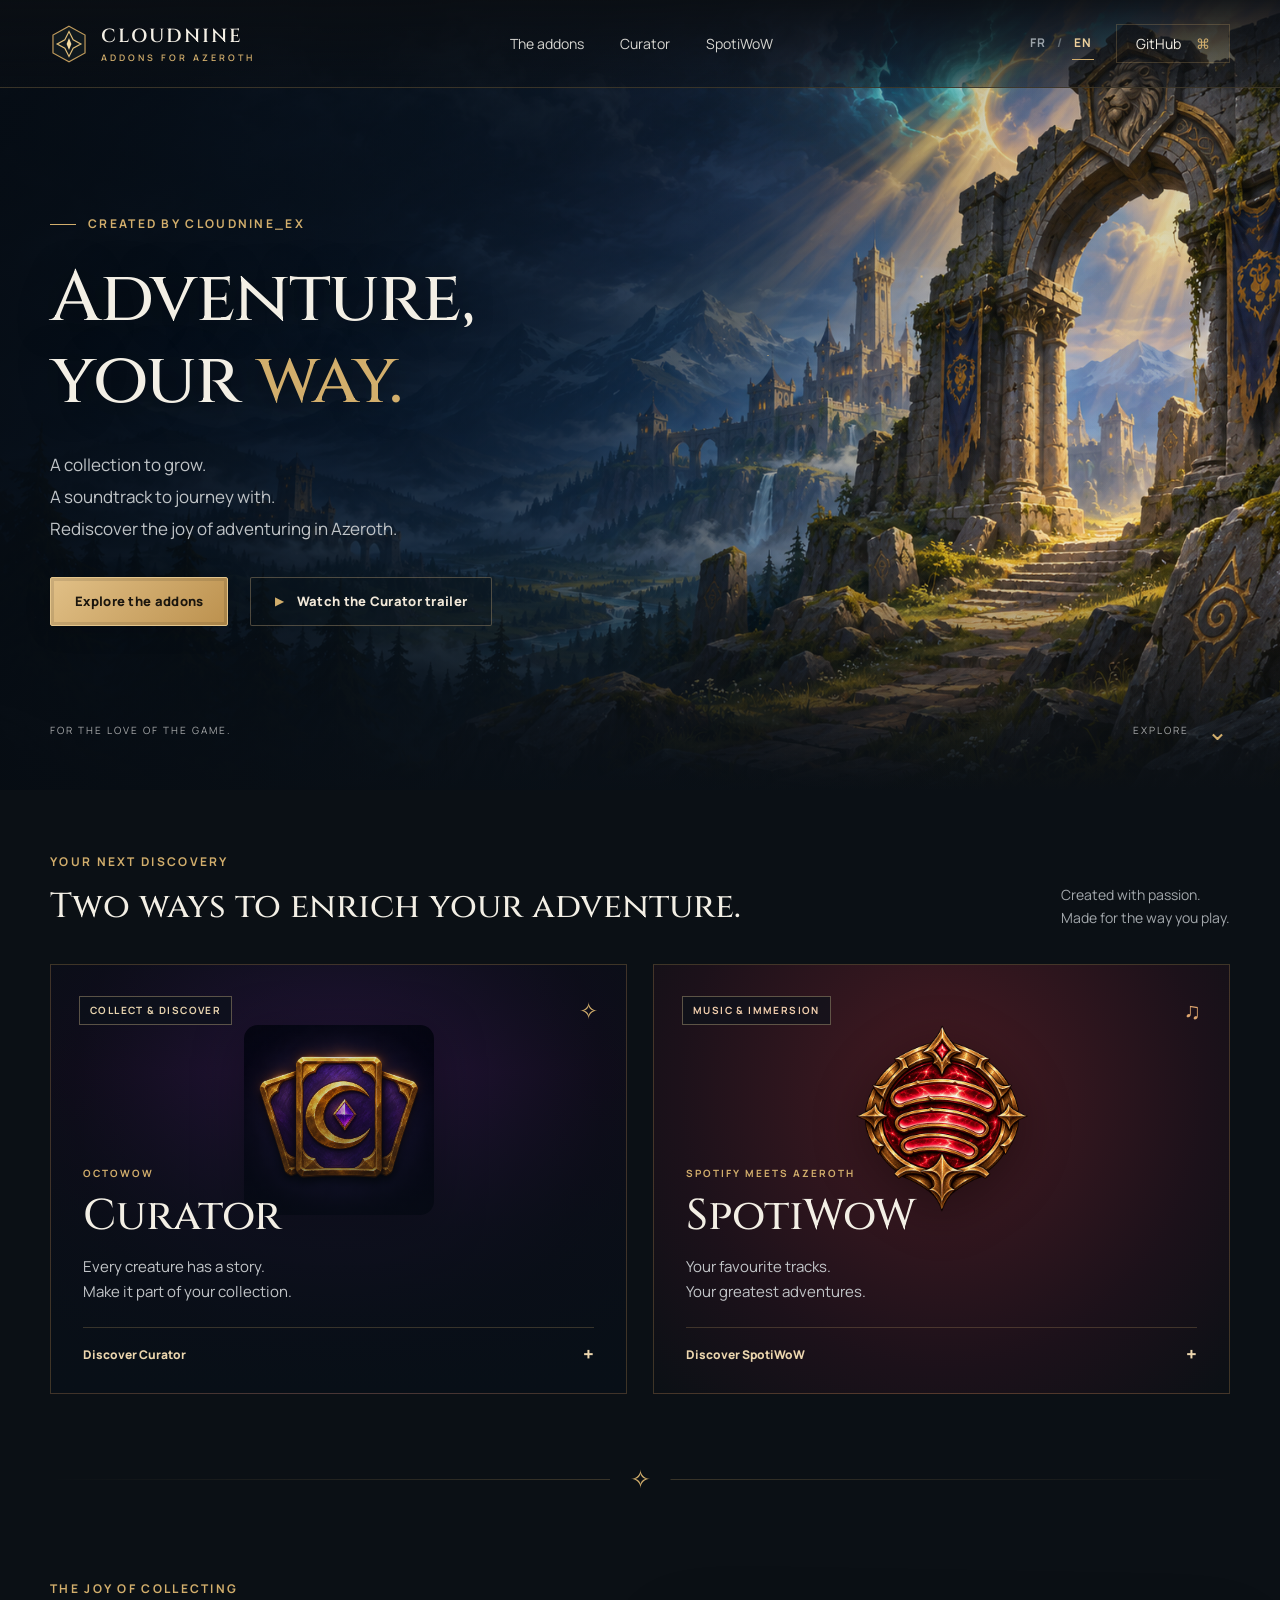
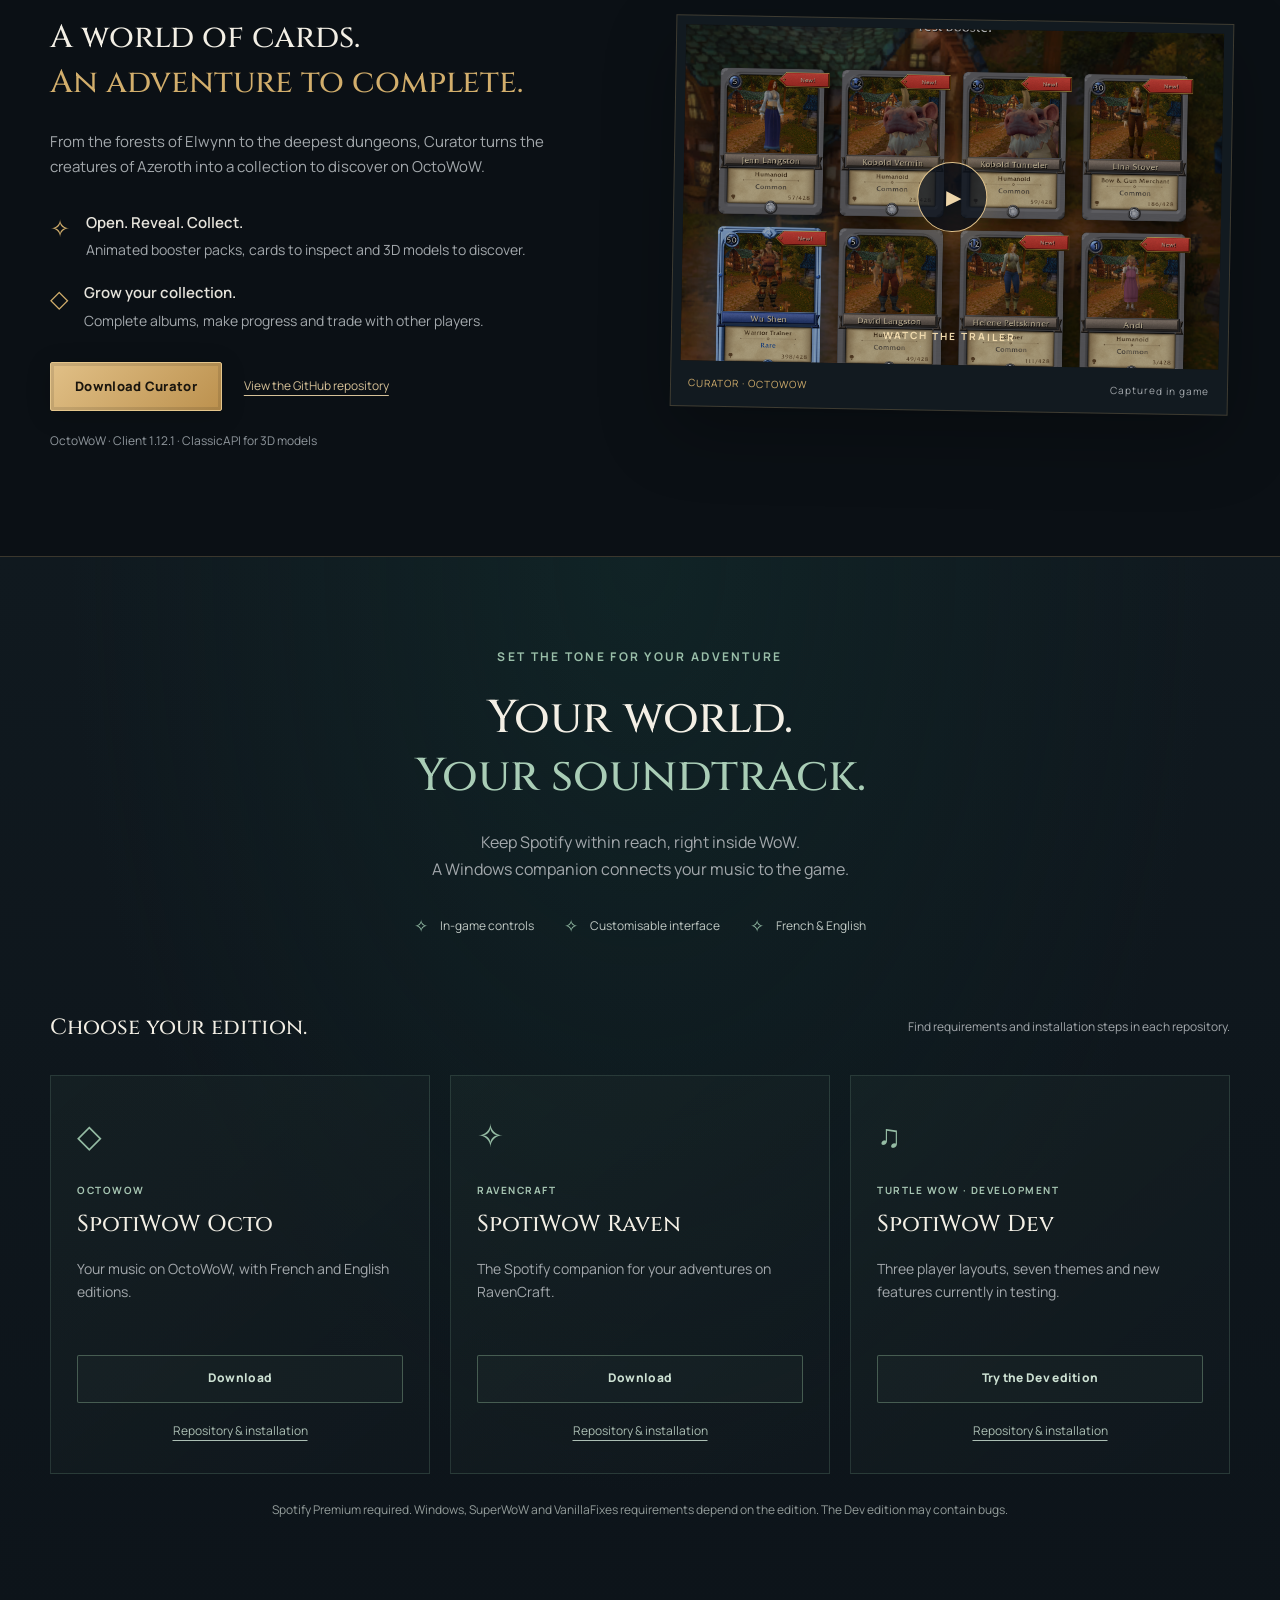
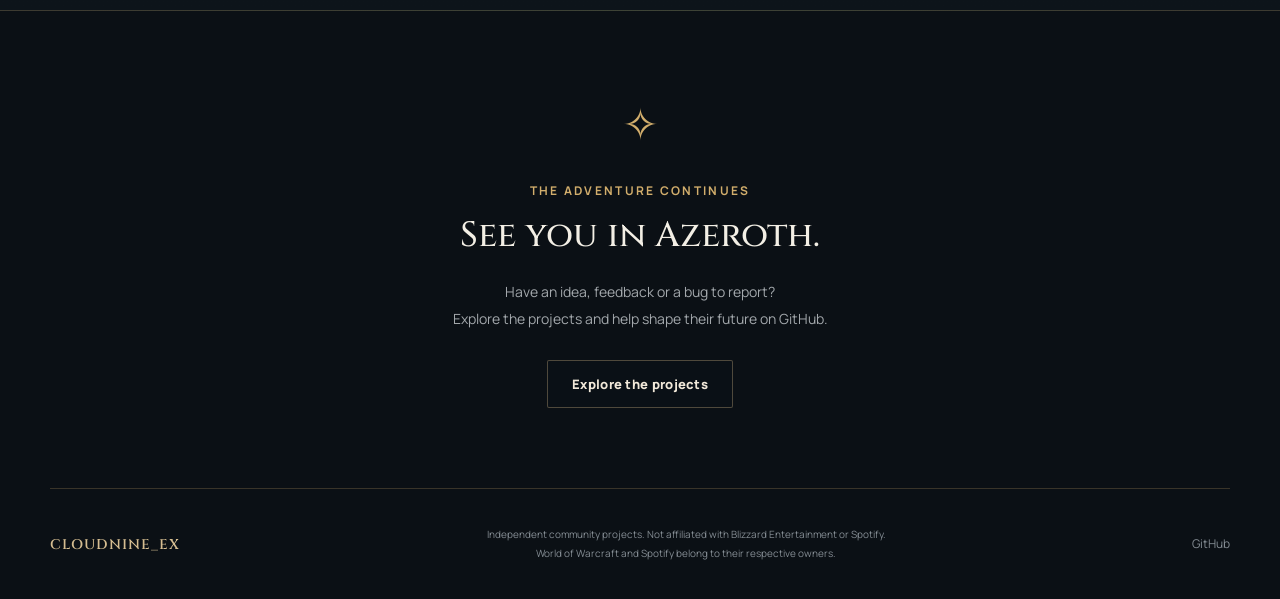
==== en.html @ e46bbb07 "Use addon logos and add complete English edition" ====
<!doctype html>
<html lang="en">
<head>
  <meta charset="utf-8"><meta name="viewport" content="width=device-width, initial-scale=1">
  <meta name="theme-color" content="#0b1015">
  <meta name="description" content="CloudNine_Ex addons for your adventures in Azeroth: Curator OctoWoW and SpotiWoW. Explore the projects, trailer and downloads.">
  <meta property="og:title" content="CloudNine_Ex — Adventure, your way."><meta property="og:description" content="Curator & SpotiWoW. Addons made to enrich your adventures in Azeroth."><meta property="og:type" content="website">
  <title>CloudNine_Ex · Curator & SpotiWoW</title>
  <link rel="icon" href="assets/sigil.svg" type="image/svg+xml">
  <link rel="alternate" hreflang="fr" href="https://toracles.github.io/azeroth-addons/"><link rel="alternate" hreflang="en" href="https://toracles.github.io/azeroth-addons/en.html"><link rel="alternate" hreflang="x-default" href="https://toracles.github.io/azeroth-addons/">
  <link rel="stylesheet" href="style.css?v=2"><script src="script.js?v=2" defer></script>
</head>
<body>
<a class="skip" href="#addons">Skip to addons</a>
<header class="header"><a class="brand" href="#" aria-label="CloudNine_Ex, home"><img src="assets/sigil.svg" width="38" height="38" alt=""><span>CLOUDNINE<span class="brand-sub">ADDONS FOR AZEROTH</span></span></a><nav aria-label="Main navigation"><a href="#addons">The addons</a><a href="#curator">Curator</a><a href="#spotiwow">SpotiWoW</a></nav><div class="header-tools"><div class="language-switch" role="group" aria-label="Site language"><a href="index.html" lang="fr" aria-label="Lire en français">FR</a><span aria-hidden="true">/</span><a href="en.html" lang="en" aria-current="page">EN</a></div><a class="nav-github" href="https://github.com/Toracles" target="_blank" rel="noopener noreferrer">GitHub <span aria-hidden="true">⌘</span></a></div></header>
<main>
<section class="hero" aria-labelledby="hero-title"><div class="hero-art"></div><div class="embers" aria-hidden="true"></div><div class="hero-content wrap"><p class="eyebrow"><span></span> CREATED BY CLOUDNINE_EX</p><h1 id="hero-title">Adventure,<br>your <em>way.</em></h1><p class="hero-description">A collection to grow.<br>A soundtrack to journey with.<br>Rediscover the joy of adventuring in Azeroth.</p><div class="actions"><a class="button gold" href="#addons">Explore the addons</a><button class="button ghost" data-trailer><span class="play-small" aria-hidden="true">▶</span> Watch the Curator trailer</button></div></div><div class="hero-bottom wrap"><span>FOR THE LOVE OF THE GAME.</span><a href="#addons">EXPLORE <span aria-hidden="true">⌄</span></a></div></section>
<section id="addons" class="addons wrap"><div class="section-heading"><div><p class="eyebrow">YOUR NEXT DISCOVERY</p><h2>Two ways to enrich your adventure.</h2></div><p>Created with passion.<br>Made for the way you play.</p></div><div class="tile-grid">
<a class="addon-tile curator-tile" href="#curator"><div class="tile-logo-stage"><img class="tile-logo" src="assets/curator-logo.png" alt="Curator logo" width="1254" height="1254"></div><div class="tile-shade"></div><div class="tile-top"><span class="tag">COLLECT & DISCOVER</span><span class="tile-symbol" aria-hidden="true">✧</span></div><div class="tile-content"><span class="tile-kicker">OCTOWOW</span><h3>Curator</h3><p>Every creature has a story.<br>Make it part of your collection.</p><span class="text-link">Discover Curator <span aria-hidden="true">+</span></span></div></a>
<a class="addon-tile spoti-tile" href="#spotiwow"><div class="tile-logo-stage"><img class="tile-logo" src="assets/spotiwow-logo.png" alt="SpotiWoW logo" width="256" height="256"></div><div class="tile-top"><span class="tag">MUSIC & IMMERSION</span><span class="tile-symbol" aria-hidden="true">♫</span></div><div class="tile-content"><span class="tile-kicker">SPOTIFY MEETS AZEROTH</span><h3>SpotiWoW</h3><p>Your favourite tracks.<br>Your greatest adventures.</p><span class="text-link">Discover SpotiWoW <span aria-hidden="true">+</span></span></div></a></div></section>
<div class="ornament wrap" aria-hidden="true"><span>✧</span></div>
<section id="curator" class="detail wrap"><div class="detail-copy"><p class="eyebrow">THE JOY OF COLLECTING</p><h2>A world of cards.<br><em>An adventure to complete.</em></h2><p>From the forests of Elwynn to the deepest dungeons, Curator turns the creatures of Azeroth into a collection to discover on OctoWoW.</p><div class="feature-list"><div><span aria-hidden="true">✧</span><p><strong>Open. Reveal. Collect.</strong>Animated booster packs, cards to inspect and 3D models to discover.</p></div><div><span aria-hidden="true">◇</span><p><strong>Grow your collection.</strong>Complete albums, make progress and trade with other players.</p></div></div><div class="actions"><a class="button gold" href="https://github.com/Toracles/Curator-OctoWoW/releases/latest" target="_blank" rel="noopener noreferrer">Download Curator</a><a class="repo-link" href="https://github.com/Toracles/Curator-OctoWoW" target="_blank" rel="noopener noreferrer">View the GitHub repository</a></div><p class="requirements">OctoWoW · Client 1.12.1 · ClassicAPI for 3D models</p></div><div class="trailer-card"><button class="trailer-preview" data-trailer aria-label="Watch the Curator trailer"><img src="assets/curator-booster.webp" alt="Preview of a Curator booster pack opening" loading="lazy" width="1300" height="700"><span class="play-ring" aria-hidden="true">▶</span><span class="preview-label">WATCH THE TRAILER</span></button><div class="media-caption"><span>CURATOR · OCTOWOW</span><span>Captured in game</span></div></div></section>
<section id="spotiwow" class="spoti-section"><div class="wrap"><div class="spoti-heading"><p class="eyebrow">SET THE TONE FOR YOUR ADVENTURE</p><h2>Your world.<br><em>Your soundtrack.</em></h2><p>Keep Spotify within reach, right inside WoW.<br>A Windows companion connects your music to the game.</p></div><div class="spoti-features"><span>In-game controls</span><span>Customisable interface</span><span>French & English</span></div><div class="edition-header"><h3>Choose your edition.</h3><p>Find requirements and installation steps in each repository.</p></div><div class="edition-grid"><article class="edition"><span class="edition-mark" aria-hidden="true">◇</span><p class="eyebrow">OCTOWOW</p><h3>SpotiWoW Octo</h3><p>Your music on OctoWoW, with French and English editions.</p><a class="button outline" href="https://github.com/Toracles/SpotiWoW-Octo/releases/latest" target="_blank" rel="noopener noreferrer">Download</a><a class="repo-link" href="https://github.com/Toracles/SpotiWoW-Octo" target="_blank" rel="noopener noreferrer">Repository & installation</a></article><article class="edition"><span class="edition-mark" aria-hidden="true">✧</span><p class="eyebrow">RAVENCRAFT</p><h3>SpotiWoW Raven</h3><p>The Spotify companion for your adventures on RavenCraft.</p><a class="button outline" href="https://github.com/Toracles/SpotiWoW-Raven/releases/latest" target="_blank" rel="noopener noreferrer">Download</a><a class="repo-link" href="https://github.com/Toracles/SpotiWoW-Raven" target="_blank" rel="noopener noreferrer">Repository & installation</a></article><article class="edition dev"><span class="edition-mark" aria-hidden="true">♫</span><p class="eyebrow">TURTLE WOW · DEVELOPMENT</p><h3>SpotiWoW Dev</h3><p>Three player layouts, seven themes and new features currently in testing.</p><a class="button outline" href="https://github.com/Toracles/SpotiWoW-Dev/releases/latest" target="_blank" rel="noopener noreferrer">Try the Dev edition</a><a class="repo-link" href="https://github.com/Toracles/SpotiWoW-Dev" target="_blank" rel="noopener noreferrer">Repository & installation</a></article></div><p class="spoti-note">Spotify Premium required. Windows, SuperWoW and VanillaFixes requirements depend on the edition. The Dev edition may contain bugs.</p></div></section>
<section class="closing wrap"><span class="closing-sigil" aria-hidden="true">✧</span><p class="eyebrow">THE ADVENTURE CONTINUES</p><h2>See you in Azeroth.</h2><p>Have an idea, feedback or a bug to report?<br>Explore the projects and help shape their future on GitHub.</p><a class="button ghost" href="https://github.com/Toracles" target="_blank" rel="noopener noreferrer">Explore the projects</a></section>
</main><footer class="footer wrap"><a class="footer-brand" href="#">CLOUDNINE_EX</a><p>Independent community projects. Not affiliated with Blizzard Entertainment or Spotify.<br>World of Warcraft and Spotify belong to their respective owners.</p><a href="https://github.com/Toracles" target="_blank" rel="noopener noreferrer">GitHub</a></footer>
<dialog id="trailer-dialog" aria-labelledby="trailer-title"><div class="dialog-heading"><h2 id="trailer-title">Curator · The trailer</h2><button class="close-dialog" aria-label="Close the trailer">✕</button></div><video controls playsinline preload="none" poster="assets/curator-booster.webp"><source src="assets/curator-trailer.mp4" type="video/mp4">Your browser cannot play this video. <a href="assets/curator-trailer.mp4">Download the trailer</a>.</video></dialog>
</body></html>
---- style.css ----
@import url('https://fonts.googleapis.com/css2?family=Cinzel:wght@400;500;600;700&family=Manrope:wght@400;500;600;700;800&display=swap');
:root{color-scheme:dark;--bg:#0b1015;--panel:#121a20;--gold:#d2ae6c;--text:#f3efe5;--muted:#a3a8ac;--line:rgba(210,174,108,.23)}
*{box-sizing:border-box}html{scroll-behavior:smooth;scroll-padding-top:100px}body{margin:0;background:var(--bg);color:var(--text);font:16px/1.7 Manrope,Arial,sans-serif}a{color:inherit;text-decoration:none}button{font:inherit;cursor:pointer}button,a{-webkit-tap-highlight-color:transparent}button:focus-visible,a:focus-visible{outline:2px solid #f5d18b;outline-offset:5px}button{color:inherit}img{max-width:100%;display:block}.wrap{width:min(1240px,calc(100% - 100px));margin-inline:auto}.skip{position:fixed;left:20px;top:-80px;padding:12px 20px;background:var(--gold);color:#111;z-index:100}.skip:focus{top:10px}.header{height:88px;display:flex;align-items:center;justify-content:space-between;padding:0 50px;position:absolute;z-index:10;inset:0 0 auto;border-bottom:1px solid var(--line);background:linear-gradient(#0a0e13ef,#0a0e1370)}.brand{display:flex;gap:13px;align-items:center;font:600 19px Cinzel,Georgia,serif;letter-spacing:2px}.brand-sub{display:block;font:600 9px Manrope,sans-serif;letter-spacing:3px;color:var(--gold);margin-top:2px}.header nav{display:flex;gap:36px;font-size:14px;color:#d7d6d1}.header nav a:hover,.repo-link:hover,.footer a:hover{color:var(--gold)}.nav-github{border:1px solid var(--line);padding:7px 19px;font-size:14px}.nav-github span{padding-left:12px;color:var(--gold)}.hero{height:790px;min-height:700px;position:relative;isolation:isolate;display:flex;align-items:center;overflow:hidden}.hero-art{position:absolute;inset:0;z-index:-3;background:#152632 url('assets/hero.png') center 40%/cover}.hero:before{content:'';position:absolute;inset:0;z-index:-2;background:linear-gradient(90deg,rgba(6,12,19,.89),rgba(7,15,24,.55) 43%,rgba(7,15,24,.03) 78%),linear-gradient(0deg,var(--bg) 0%,transparent 30%,#07101a30)}.hero-content{padding-top:50px}.eyebrow{font-size:12px;font-weight:700;letter-spacing:2.3px;line-height:1.6;color:var(--gold);margin:0 0 24px}.hero .eyebrow{display:flex;gap:12px;align-items:center}.eyebrow>span{height:1px;width:26px;background:var(--gold)}h1,h2,h3{font-family:Cinzel,Georgia,serif;font-weight:500;line-height:1.15;margin:0}h1{font-size:clamp(52px,5.6vw,82px);letter-spacing:-1.5px;text-shadow:0 3px 35px #0008}em{font-style:normal;color:var(--gold)}.hero-description{color:#c0c4c7;font-size:17px;line-height:1.9;margin:26px 0 32px}.actions{display:flex;align-items:center;gap:22px;flex-wrap:wrap}.button{display:inline-flex;justify-content:center;align-items:center;gap:13px;min-height:48px;padding:12px 24px;border:1px solid transparent;font-size:13px;font-weight:800;letter-spacing:.3px;border-radius:2px;transition:background .2s,border-color .2s,transform .2s}.button:hover{transform:translateY(-2px)}.gold{background:linear-gradient(135deg,#e1c087,#bc914e);color:#1b160e;border-color:#e4c58b;box-shadow:inset 0 0 0 3px #0c0c0c1c,0 4px 25px #0003}.gold:hover{background:#efcf98}.ghost{background:#0b141955;border-color:#a7926e70;color:#f1e8d9}.ghost:hover{background:#b5924e20;border-color:var(--gold)}.play-small{font-size:11px;color:var(--gold)}.hero-bottom{position:absolute;bottom:38px;left:0;right:0;display:flex;justify-content:space-between;align-items:center;color:#a7a9aa;font-size:10px;letter-spacing:2px}.hero-bottom a{display:flex;gap:18px;align-items:center}.hero-bottom a span{font-size:25px;color:var(--gold)}.embers{position:absolute;inset:0;z-index:-1;pointer-events:none;background-image:radial-gradient(2px 2px at 72% 35%,#dfbc7e,transparent),radial-gradient(2px 2px at 80% 62%,#dfbc7e,transparent),radial-gradient(1px 1px at 60% 45%,#dfbc7e,transparent),radial-gradient(2px 2px at 91% 17%,#dfbc7e,transparent);animation:drift 10s ease-in-out infinite alternate}@keyframes drift{to{transform:translate(12px,-24px);opacity:.4}}
.addons{padding-block:62px 75px}.section-heading{display:flex;justify-content:space-between;gap:30px;align-items:end;margin-bottom:34px}.section-heading .eyebrow{margin-bottom:14px}h2{font-size:clamp(27px,2.7vw,39px);line-height:1.3}.section-heading>p{font-size:14px;color:var(--muted);margin:0}.tile-grid{display:grid;grid-template-columns:1fr 1fr;gap:26px;perspective:1400px}.addon-tile{height:430px;position:relative;isolation:isolate;overflow:hidden;border:1px solid #80643e70;background:#0e1920;transform:rotateX(var(--rx,0deg)) rotateY(var(--ry,0deg));transition:transform .25s,border-color .25s,box-shadow .25s}.addon-tile:after{content:'';position:absolute;inset:0;pointer-events:none;background:radial-gradient(400px circle at var(--mx,50%) var(--my,50%),#ead3a318,transparent);opacity:0;transition:opacity .3s}.addon-tile:hover{border-color:#d5ac69;box-shadow:0 15px 50px #0006}.addon-tile:hover:after{opacity:1}.addon-tile>img{position:absolute;inset:0;width:100%;height:100%;object-fit:cover;object-position:45% 35%;z-index:-3;transition:transform .6s;filter:saturate(.8)}.addon-tile:hover>img{transform:scale(1.05)}.tile-shade{position:absolute;inset:0;background:linear-gradient(0deg,#080f17 0%,#080f17b0 39%,#080f1720 75%,#080f1770);z-index:-1}.tile-top{display:flex;justify-content:space-between;align-items:center;position:absolute;inset:26px 28px auto}.tag{border:1px solid #dac39060;color:#e8d4af;background:#0b111aac;padding:5px 10px;font-size:10px;font-weight:700;letter-spacing:1.4px}.tile-symbol{font-size:23px;color:var(--gold)}.tile-content{position:absolute;inset:auto 32px 28px}.tile-kicker{font-size:10px;font-weight:700;letter-spacing:2px;color:var(--gold)}.tile-content h3{font-size:43px;margin-top:7px}.tile-content p{font-size:15px;line-height:1.7;color:#c2c5c8;margin:12px 0 22px}.text-link{font-size:12px;font-weight:800;display:flex;justify-content:space-between;padding-top:17px;border-top:1px solid var(--line);color:#ecd6ae}.text-link>span{font-size:19px;line-height:1}.spoti-tile{background:radial-gradient(ellipse at 65% 25%,#12493c,#0c2026 50%,#0b121b)}.spoti-art{position:absolute;inset:0;z-index:-2;overflow:hidden}.spoti-art:after{content:'';position:absolute;inset:0;background:linear-gradient(0deg,#09121c 3%,transparent 80%)}.music-rune{position:absolute;top:13%;right:21%;font:130px Georgia,serif;color:#9ed5b5;text-shadow:0 0 60px #4bffb060;transform:rotate(-12deg)}.orbit{position:absolute;top:-75px;right:-20px;width:390px;height:390px;border:1px solid #95d4b335;border-radius:50%;box-shadow:0 0 0 25px #79ad9820,0 0 0 55px #79ad9809}.orbit-two{top:-45px;right:10px;width:330px;height:330px;border-style:dashed;animation:orbit 90s linear infinite}@keyframes orbit{to{transform:rotate(360deg)}}.waveform{display:flex;position:absolute;right:10%;top:49%;gap:5px;align-items:center;height:50px;transform:rotate(-10deg);opacity:.6}.waveform i{display:block;width:3px;height:20px;background:#8bc5a5;animation:bars 1.8s ease-in-out infinite alternate}.waveform i:nth-child(3n){height:44px;animation-delay:-.8s}.waveform i:nth-child(2n){height:32px;animation-delay:-.3s}.waveform i:nth-child(4n){height:12px;animation-delay:-1.2s}@keyframes bars{to{transform:scaleY(.35)}}.ornament{height:20px;display:flex;align-items:center;gap:20px;color:var(--gold)}.ornament:before,.ornament:after{content:'';height:1px;flex:1;background:linear-gradient(90deg,transparent,var(--line))}.ornament:after{transform:rotate(180deg)}.ornament span{font-size:25px}.detail{display:grid;grid-template-columns:1fr 1fr;gap:65px;align-items:center;padding-block:90px 105px}.detail .eyebrow{margin-bottom:18px}.detail h2{font-size:32px;line-height:1.4}.detail-copy>p:not(.eyebrow):not(.requirements){color:var(--muted);font-size:15px;margin:23px 0}.feature-list{margin:30px 0}.feature-list>div{display:flex;gap:16px;align-items:start;margin:18px 0}.feature-list>div>span{color:var(--gold);font-size:24px;line-height:1.5}.feature-list p{margin:0;color:var(--muted);font-size:14px}.feature-list strong{display:block;color:#e7e4dc;font-size:15px;font-weight:600;margin-bottom:3px}.repo-link{font-size:12px;color:#d6c198;text-decoration:underline;text-underline-offset:5px}.requirements{font-size:12px;color:#91989e;margin:20px 0 0}.trailer-card{border:1px solid var(--line);padding:9px;background:#121a20;box-shadow:0 24px 70px #0004;transform:rotate(1deg)}.trailer-preview{position:relative;display:block;border:0;padding:0;width:100%;background:#111;overflow:hidden;aspect-ratio:16/10}.trailer-preview img{height:100%;width:100%;object-fit:cover;filter:brightness(.7);transition:transform .5s,filter .5s}.trailer-preview:hover img{transform:scale(1.04);filter:brightness(.9)}.play-ring{position:absolute;top:50%;left:50%;transform:translate(-50%,-50%);display:grid;place-items:center;width:70px;height:70px;border-radius:50%;border:1px solid #dec08a;background:#0a111bc0;color:#edd5a9;font-size:20px;padding-left:3px;box-shadow:0 0 40px #cfa75c40}.preview-label{position:absolute;bottom:20px;left:0;right:0;font-size:10px;font-weight:700;letter-spacing:2px;color:#f1dbae}.media-caption{display:flex;justify-content:space-between;font-size:10px;letter-spacing:1px;padding:14px 8px 5px;color:var(--muted)}.media-caption span:first-child{color:var(--gold)}
.spoti-section{position:relative;padding-block:90px;background:radial-gradient(ellipse at 50% 0%,#11333066,transparent 63%),linear-gradient(#10191f,#0d141a);border-block:1px solid var(--line)}.spoti-heading{text-align:center}.spoti-heading .eyebrow{color:#9abfa9}.spoti-heading h2{font-size:46px;line-height:1.25}.spoti-heading em{color:#a9cdb6}.spoti-heading>p:last-child{color:var(--muted);margin:24px 0}.spoti-features{display:flex;gap:30px;justify-content:center;margin:28px 0 65px;color:#c0c9c4;font-size:12px}.spoti-features span{display:flex;align-items:center;gap:12px}.spoti-features span:before{content:'✧';color:#95bea7;font-size:17px}.edition-header{display:flex;justify-content:space-between;align-items:center;margin-bottom:25px;gap:20px}.edition-header h3{font-size:22px}.edition-header p{color:var(--muted);font-size:12px}.edition-grid{display:grid;grid-template-columns:repeat(3,1fr);gap:20px}.edition{position:relative;padding:32px 26px;background:linear-gradient(140deg,#20312f55,#121a2070);border:1px solid #84ad9633;transition:transform .25s,border-color .25s}.edition:hover{transform:translateY(-5px);border-color:#9cc6ac88}.edition .eyebrow{font-size:10px;letter-spacing:1.5px;color:#a7c6b3;margin-bottom:14px}.edition-mark{display:block;font-size:32px;color:#95bca4;margin-bottom:20px}.edition h3{font-size:23px}.edition>p:not(.eyebrow){color:var(--muted);font-size:14px;min-height:72px;margin-block:18px 26px}.outline{width:100%;border-color:#79998080;background:#8bb89c0a;color:#cce0d2;font-size:12px}.outline:hover{background:#8bb89c20;border-color:#8bb89c}.edition .repo-link{display:block;text-align:center;margin-top:18px;color:#acbfb4}.spoti-note{color:#949d9b;text-align:center;font-size:12px;margin:26px 0 0}.closing{text-align:center;padding-block:75px 80px}.closing-sigil{font-size:44px;color:var(--gold);display:block;margin-bottom:20px}.closing .eyebrow{margin-bottom:13px}.closing h2{font-size:35px}.closing p:not(.eyebrow){color:var(--muted);font-size:14px;line-height:1.9;margin:20px 0 28px}.footer{border-top:1px solid var(--line);display:flex;align-items:center;justify-content:space-between;gap:30px;padding-block:26px;color:#858d94}.footer-brand{font:600 14px Cinzel,Georgia,serif;color:#d5bd91;letter-spacing:1px}.footer p{font-size:10px;line-height:1.9;text-align:center}.footer>a:last-child{font-size:12px}dialog{padding:0;border:1px solid var(--gold);background:#0b1015;color:var(--text);width:min(1050px,95vw);max-height:94dvh;box-shadow:0 0 100px #000c}dialog::backdrop{background:#02060de8;backdrop-filter:blur(7px)}.dialog-heading{display:flex;align-items:center;justify-content:space-between;padding:13px 20px;border-bottom:1px solid var(--line)}.dialog-heading h2{font-size:17px}.close-dialog{border:0;background:transparent;font-size:21px;width:40px;height:40px;color:var(--gold)}dialog video{display:block;width:100%;max-height:calc(94dvh - 70px)}
@media(min-width:1600px){.hero{height:850px}.header{padding-inline:max(50px,calc((100vw - 1400px)/2))}}@media(max-width:1000px){.wrap{width:calc(100% - 60px)}.header{padding-inline:30px}.header nav{gap:22px}.detail{gap:30px}.detail h2{font-size:27px}.tile-content h3{font-size:36px}.edition{padding:25px 20px}.edition h3{font-size:20px}.edition>p:not(.eyebrow){min-height:96px}}@media(max-width:700px){html{scroll-padding-top:24px}.wrap{width:calc(100% - 36px)}.header{height:76px;padding-inline:18px}.brand{font-size:15px;letter-spacing:1px;gap:9px}.brand img{width:30px}.brand-sub{font-size:8px;letter-spacing:1.6px}.header nav{display:none}.nav-github{padding:7px 12px;font-size:12px}.nav-github span{display:none}.hero{height:730px;min-height:0}.hero-art{background-position:63% center}.hero:before{background:linear-gradient(90deg,#06101de0,#07101a73),linear-gradient(0deg,var(--bg),transparent 35%)}.hero-content{padding-top:30px}h1{font-size:54px;line-height:1.15}.hero .eyebrow{font-size:10px;letter-spacing:1.7px}.hero-description{font-size:15px}.actions{gap:14px}.hero .actions{align-items:start;flex-direction:column}.hero-bottom{font-size:8px;letter-spacing:1.5px;bottom:22px}.hero-bottom a{gap:10px}.addons{padding-block:42px}.section-heading{display:block;margin-bottom:25px}.section-heading>p{margin-top:16px}.section-heading h2{font-size:27px}.eyebrow{font-size:10px;letter-spacing:1.6px}.tile-grid{grid-template-columns:1fr;gap:20px}.addon-tile{height:390px}.tile-top{inset:23px 24px auto}.tile-content{inset:auto 26px 24px}.tile-content h3{font-size:37px}.detail{grid-template-columns:1fr;padding-block:55px;gap:35px}.detail h2{font-size:29px}.detail .actions{gap:18px}.detail-copy>p:not(.eyebrow):not(.requirements){font-size:14px}.trailer-card{transform:none}.spoti-section{padding-block:55px}.spoti-heading h2{font-size:36px}.spoti-heading>p:last-child{font-size:14px}.spoti-features{gap:8px 20px;flex-wrap:wrap;margin-bottom:40px;font-size:11px}.edition-header{display:block;margin-bottom:20px}.edition-header p{margin-top:12px}.edition-grid{grid-template-columns:1fr;gap:18px}.edition{padding:26px}.edition-mark{position:absolute;right:26px;top:26px;font-size:27px}.edition .eyebrow{padding-right:35px}.edition h3{font-size:24px}.edition>p:not(.eyebrow){min-height:0;margin:16px 0 22px}.spoti-note{font-size:11px;line-height:1.9}.closing{padding-block:50px}.closing h2{font-size:29px}.footer{flex-wrap:wrap;justify-content:space-between;gap:12px}.footer p{order:3;text-align:left;width:100%;font-size:10px}.tag{font-size:9px}.requirements{font-size:11px}}@media(prefers-reduced-motion:reduce){html{scroll-behavior:auto}*,*:before,*:after{animation:none!important;transition:none!important}.addon-tile{transform:none!important}}


/* Addon branding and bilingual navigation. */
.header-tools{display:flex;align-items:center;gap:22px}.language-switch{display:flex;align-items:center;gap:9px;font-size:12px;font-weight:700;letter-spacing:1px}.language-switch span{color:#687177}.language-switch a{color:#9ba3aa;padding:6px 2px}.language-switch a[aria-current=page]{color:#efd19c;border-bottom:1px solid var(--gold)}.language-switch a:hover{color:#fff}.curator-tile{background:radial-gradient(ellipse at 50% 30%,#2c1642,#100c1b 65%,#0b1015)}.spoti-tile{background:radial-gradient(ellipse at 50% 30%,#471b22,#1c111a 65%,#0b1015)}.tile-logo-stage{position:absolute;inset:60px 0 auto;height:190px;display:flex;justify-content:center;align-items:center;z-index:-2}.tile-logo-stage .tile-logo{height:190px;width:190px;object-fit:contain;filter:drop-shadow(0 10px 25px #0006);transition:transform .5s}.addon-tile:hover .tile-logo{transform:translateY(-5px) scale(1.04)}.curator-tile .tile-logo{border-radius:14px}.spoti-tile .tile-top .tag{color:#f1cead}.spoti-tile .tile-top .tile-symbol{color:#dfa66e}
@media(max-width:1000px){.header-tools{gap:14px}.header nav{gap:18px}}@media(max-width:700px){.header-tools{gap:12px}.language-switch{font-size:11px;gap:7px}.nav-github{padding:5px 9px;font-size:11px}.brand{font-size:14px}.brand-sub{font-size:7px}.tile-logo-stage{top:53px;height:170px}.tile-logo-stage .tile-logo{height:170px;width:170px}}
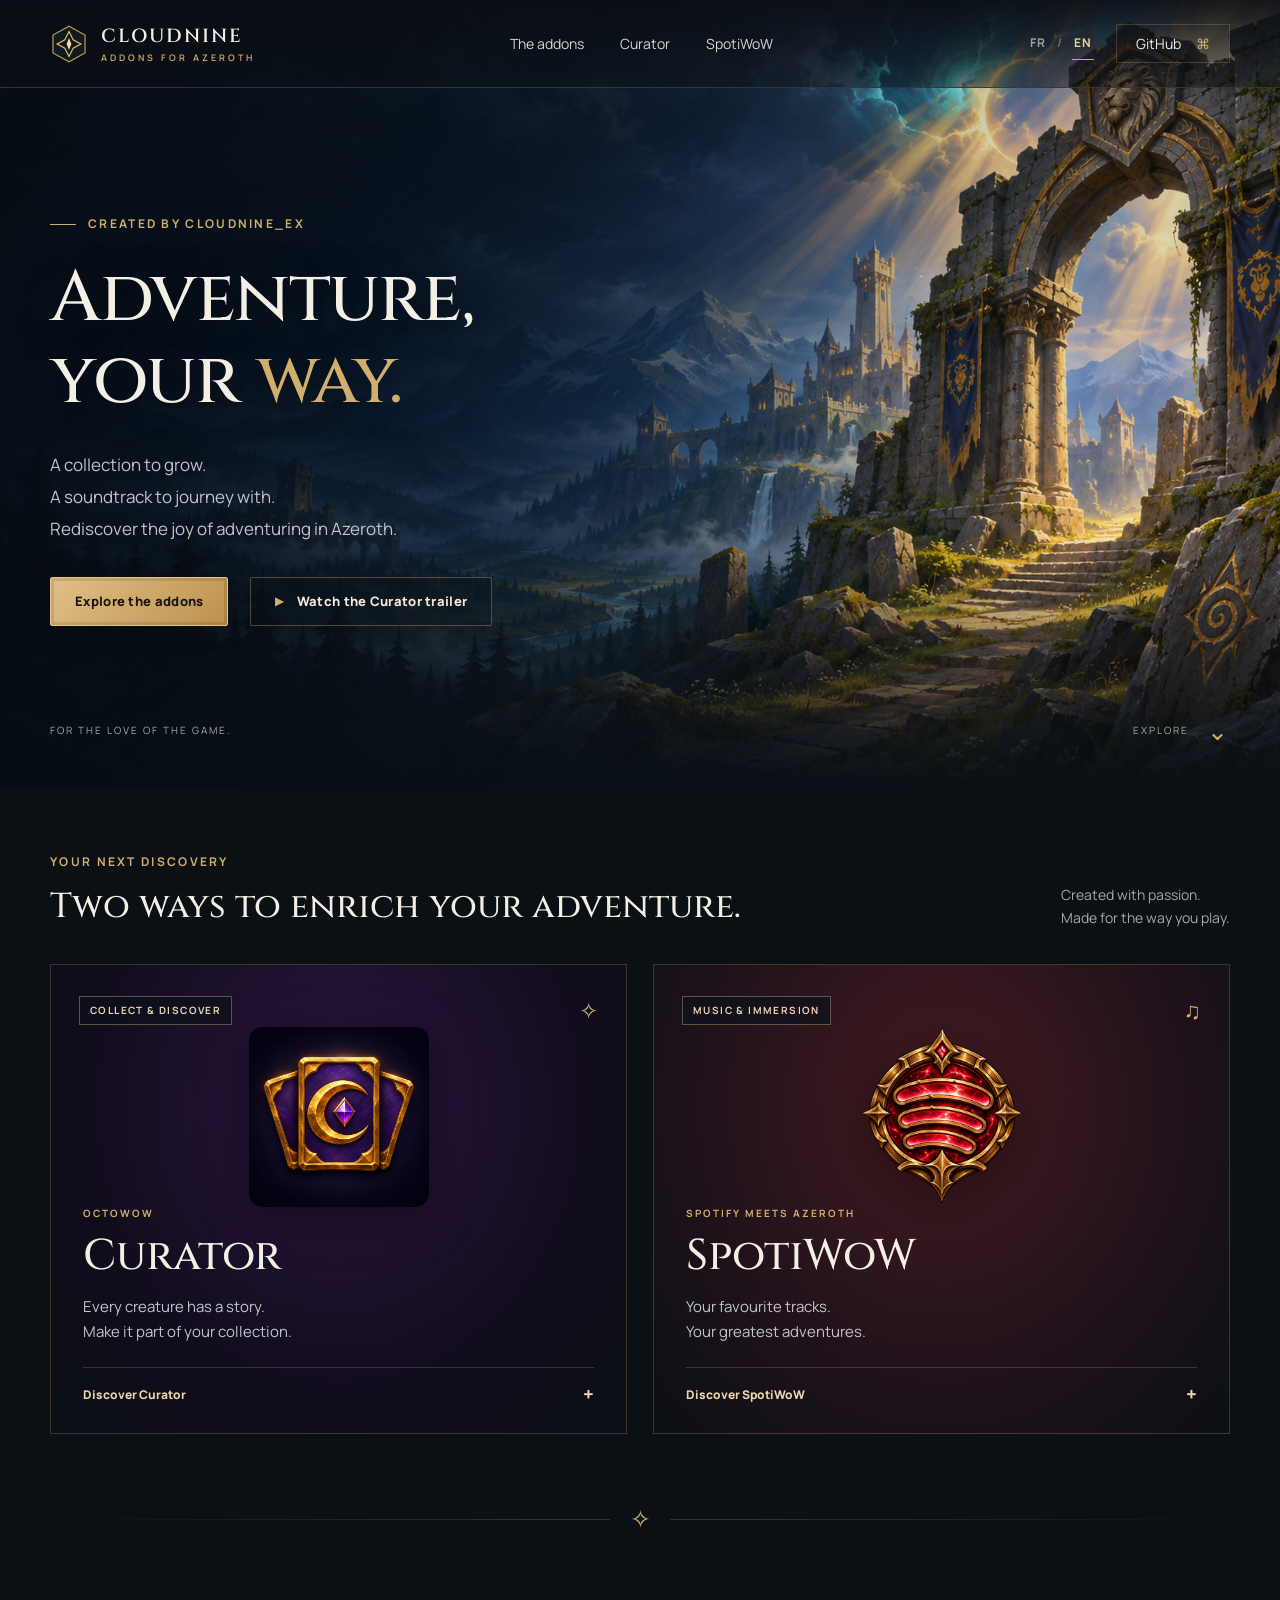
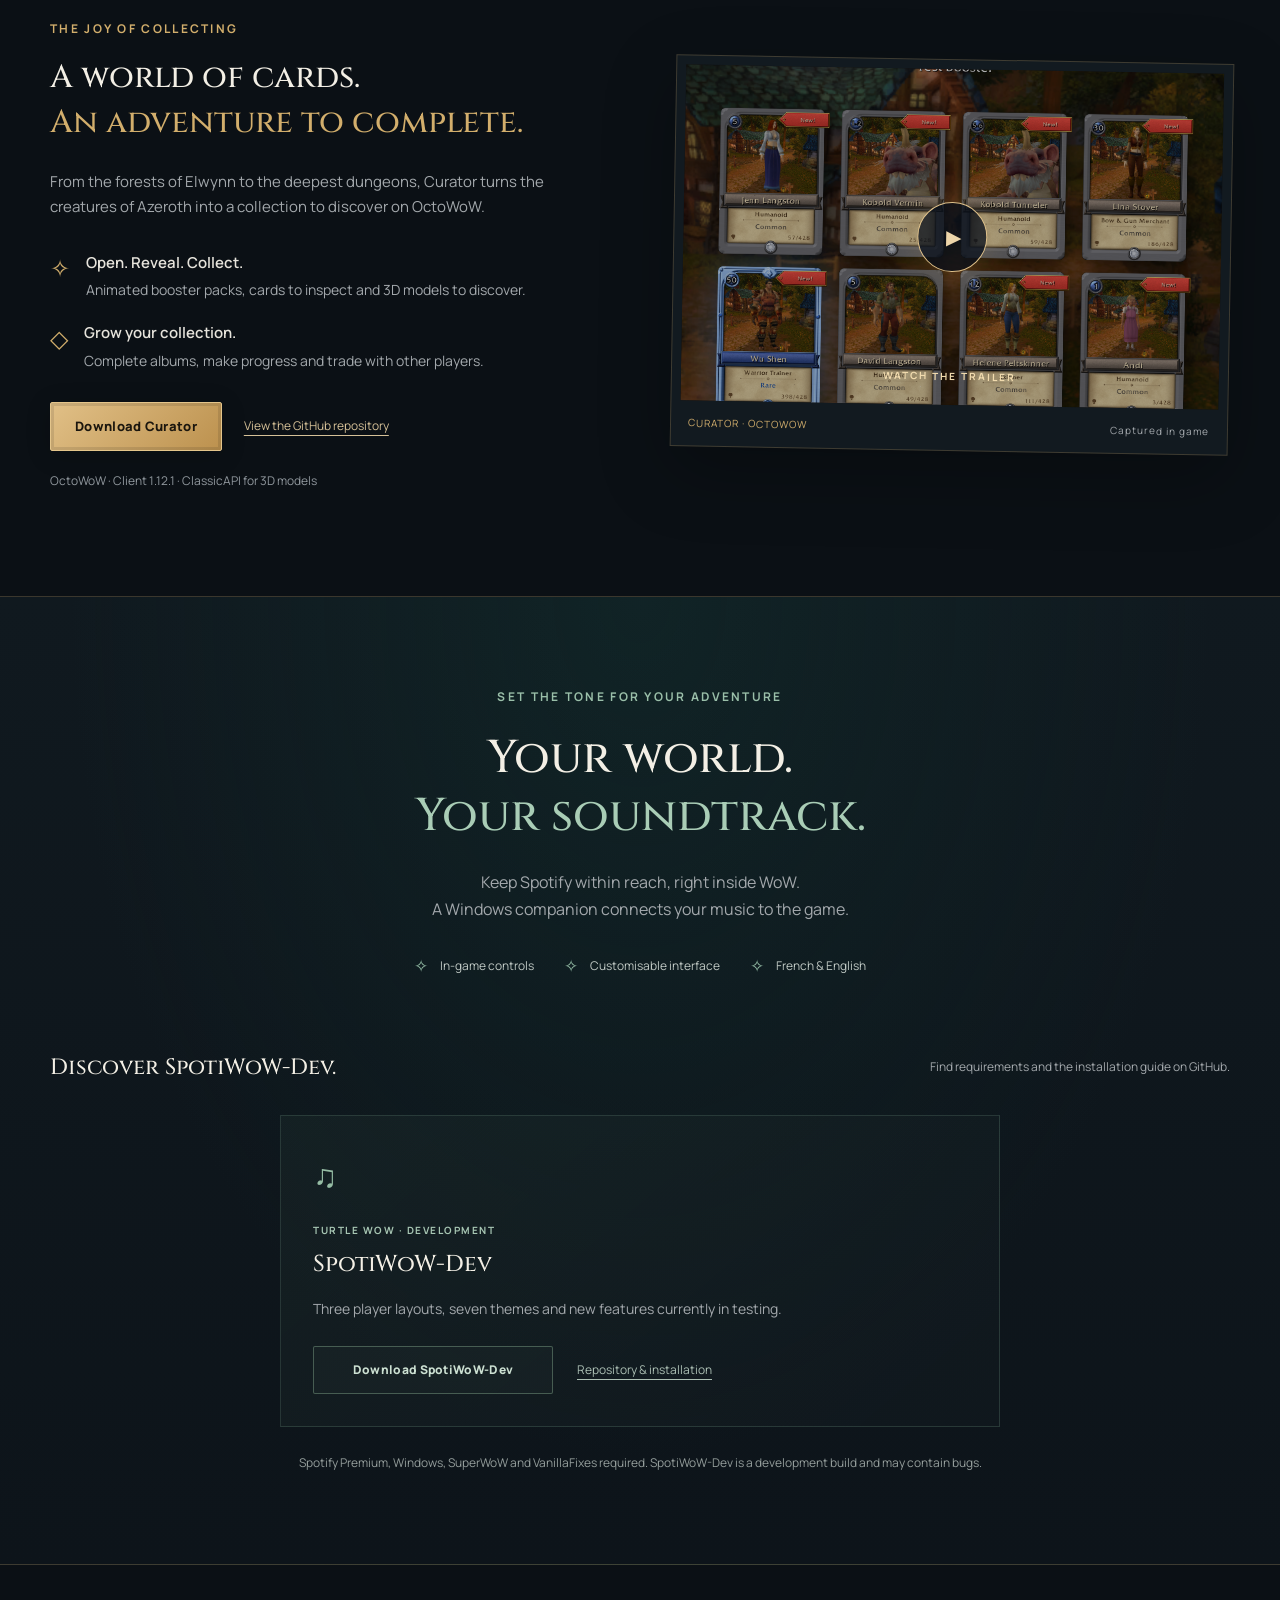
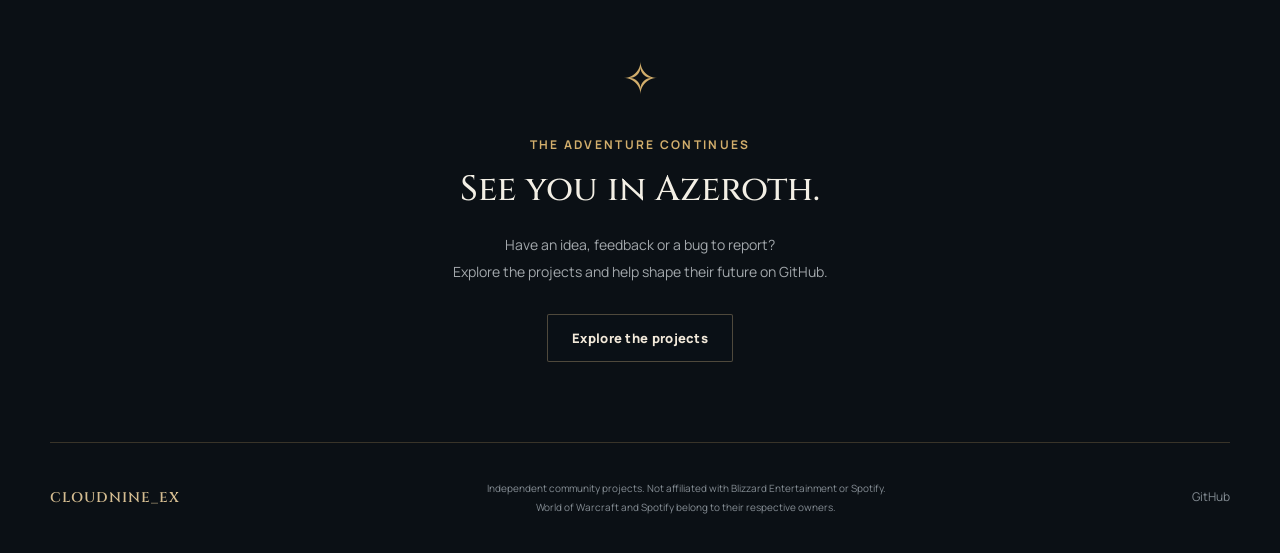
==== commit c7021f2a: "Show only SpotiWoW-Dev in French and English" ====
--- a/en.html
+++ b/en.html
@@ -8,7 +8,7 @@
   <title>CloudNine_Ex · Curator & SpotiWoW</title>
   <link rel="icon" href="assets/sigil.svg" type="image/svg+xml">
   <link rel="alternate" hreflang="fr" href="https://toracles.github.io/azeroth-addons/"><link rel="alternate" hreflang="en" href="https://toracles.github.io/azeroth-addons/en.html"><link rel="alternate" hreflang="x-default" href="https://toracles.github.io/azeroth-addons/">
-  <link rel="stylesheet" href="style.css?v=2"><script src="script.js?v=2" defer></script>
+  <link rel="stylesheet" href="style.css?v=4"><script src="script.js?v=2" defer></script>
 </head>
 <body>
 <a class="skip" href="#addons">Skip to addons</a>
@@ -20,7 +20,7 @@
 <a class="addon-tile spoti-tile" href="#spotiwow"><div class="tile-logo-stage"><img class="tile-logo" src="assets/spotiwow-logo.png" alt="SpotiWoW logo" width="256" height="256"></div><div class="tile-top"><span class="tag">MUSIC & IMMERSION</span><span class="tile-symbol" aria-hidden="true">♫</span></div><div class="tile-content"><span class="tile-kicker">SPOTIFY MEETS AZEROTH</span><h3>SpotiWoW</h3><p>Your favourite tracks.<br>Your greatest adventures.</p><span class="text-link">Discover SpotiWoW <span aria-hidden="true">+</span></span></div></a></div></section>
 <div class="ornament wrap" aria-hidden="true"><span>✧</span></div>
 <section id="curator" class="detail wrap"><div class="detail-copy"><p class="eyebrow">THE JOY OF COLLECTING</p><h2>A world of cards.<br><em>An adventure to complete.</em></h2><p>From the forests of Elwynn to the deepest dungeons, Curator turns the creatures of Azeroth into a collection to discover on OctoWoW.</p><div class="feature-list"><div><span aria-hidden="true">✧</span><p><strong>Open. Reveal. Collect.</strong>Animated booster packs, cards to inspect and 3D models to discover.</p></div><div><span aria-hidden="true">◇</span><p><strong>Grow your collection.</strong>Complete albums, make progress and trade with other players.</p></div></div><div class="actions"><a class="button gold" href="https://github.com/Toracles/Curator-OctoWoW/releases/latest" target="_blank" rel="noopener noreferrer">Download Curator</a><a class="repo-link" href="https://github.com/Toracles/Curator-OctoWoW" target="_blank" rel="noopener noreferrer">View the GitHub repository</a></div><p class="requirements">OctoWoW · Client 1.12.1 · ClassicAPI for 3D models</p></div><div class="trailer-card"><button class="trailer-preview" data-trailer aria-label="Watch the Curator trailer"><img src="assets/curator-booster.webp" alt="Preview of a Curator booster pack opening" loading="lazy" width="1300" height="700"><span class="play-ring" aria-hidden="true">▶</span><span class="preview-label">WATCH THE TRAILER</span></button><div class="media-caption"><span>CURATOR · OCTOWOW</span><span>Captured in game</span></div></div></section>
-<section id="spotiwow" class="spoti-section"><div class="wrap"><div class="spoti-heading"><p class="eyebrow">SET THE TONE FOR YOUR ADVENTURE</p><h2>Your world.<br><em>Your soundtrack.</em></h2><p>Keep Spotify within reach, right inside WoW.<br>A Windows companion connects your music to the game.</p></div><div class="spoti-features"><span>In-game controls</span><span>Customisable interface</span><span>French & English</span></div><div class="edition-header"><h3>Choose your edition.</h3><p>Find requirements and installation steps in each repository.</p></div><div class="edition-grid"><article class="edition"><span class="edition-mark" aria-hidden="true">◇</span><p class="eyebrow">OCTOWOW</p><h3>SpotiWoW Octo</h3><p>Your music on OctoWoW, with French and English editions.</p><a class="button outline" href="https://github.com/Toracles/SpotiWoW-Octo/releases/latest" target="_blank" rel="noopener noreferrer">Download</a><a class="repo-link" href="https://github.com/Toracles/SpotiWoW-Octo" target="_blank" rel="noopener noreferrer">Repository & installation</a></article><article class="edition"><span class="edition-mark" aria-hidden="true">✧</span><p class="eyebrow">RAVENCRAFT</p><h3>SpotiWoW Raven</h3><p>The Spotify companion for your adventures on RavenCraft.</p><a class="button outline" href="https://github.com/Toracles/SpotiWoW-Raven/releases/latest" target="_blank" rel="noopener noreferrer">Download</a><a class="repo-link" href="https://github.com/Toracles/SpotiWoW-Raven" target="_blank" rel="noopener noreferrer">Repository & installation</a></article><article class="edition dev"><span class="edition-mark" aria-hidden="true">♫</span><p class="eyebrow">TURTLE WOW · DEVELOPMENT</p><h3>SpotiWoW Dev</h3><p>Three player layouts, seven themes and new features currently in testing.</p><a class="button outline" href="https://github.com/Toracles/SpotiWoW-Dev/releases/latest" target="_blank" rel="noopener noreferrer">Try the Dev edition</a><a class="repo-link" href="https://github.com/Toracles/SpotiWoW-Dev" target="_blank" rel="noopener noreferrer">Repository & installation</a></article></div><p class="spoti-note">Spotify Premium required. Windows, SuperWoW and VanillaFixes requirements depend on the edition. The Dev edition may contain bugs.</p></div></section>
+<section id="spotiwow" class="spoti-section"><div class="wrap"><div class="spoti-heading"><p class="eyebrow">SET THE TONE FOR YOUR ADVENTURE</p><h2>Your world.<br><em>Your soundtrack.</em></h2><p>Keep Spotify within reach, right inside WoW.<br>A Windows companion connects your music to the game.</p></div><div class="spoti-features"><span>In-game controls</span><span>Customisable interface</span><span>French & English</span></div><div class="edition-header"><h3>Discover SpotiWoW-Dev.</h3><p>Find requirements and the installation guide on GitHub.</p></div><div class="edition-grid single-edition"><article class="edition dev"><span class="edition-mark" aria-hidden="true">♫</span><p class="eyebrow">TURTLE WOW · DEVELOPMENT</p><h3>SpotiWoW-Dev</h3><p>Three player layouts, seven themes and new features currently in testing.</p><a class="button outline" href="https://github.com/Toracles/SpotiWoW-Dev/releases/latest" target="_blank" rel="noopener noreferrer">Download SpotiWoW-Dev</a><a class="repo-link" href="https://github.com/Toracles/SpotiWoW-Dev" target="_blank" rel="noopener noreferrer">Repository & installation</a></article></div><p class="spoti-note">Spotify Premium, Windows, SuperWoW and VanillaFixes required. SpotiWoW-Dev is a development build and may contain bugs.</p></div></section>
 <section class="closing wrap"><span class="closing-sigil" aria-hidden="true">✧</span><p class="eyebrow">THE ADVENTURE CONTINUES</p><h2>See you in Azeroth.</h2><p>Have an idea, feedback or a bug to report?<br>Explore the projects and help shape their future on GitHub.</p><a class="button ghost" href="https://github.com/Toracles" target="_blank" rel="noopener noreferrer">Explore the projects</a></section>
 </main><footer class="footer wrap"><a class="footer-brand" href="#">CLOUDNINE_EX</a><p>Independent community projects. Not affiliated with Blizzard Entertainment or Spotify.<br>World of Warcraft and Spotify belong to their respective owners.</p><a href="https://github.com/Toracles" target="_blank" rel="noopener noreferrer">GitHub</a></footer>
 <dialog id="trailer-dialog" aria-labelledby="trailer-title"><div class="dialog-heading"><h2 id="trailer-title">Curator · The trailer</h2><button class="close-dialog" aria-label="Close the trailer">✕</button></div><video controls playsinline preload="none" poster="assets/curator-booster.webp"><source src="assets/curator-trailer.mp4" type="video/mp4">Your browser cannot play this video. <a href="assets/curator-trailer.mp4">Download the trailer</a>.</video></dialog>
--- a/style.css
+++ b/style.css
@@ -9,3 +9,6 @@
 /* Addon branding and bilingual navigation. */
 .header-tools{display:flex;align-items:center;gap:22px}.language-switch{display:flex;align-items:center;gap:9px;font-size:12px;font-weight:700;letter-spacing:1px}.language-switch span{color:#687177}.language-switch a{color:#9ba3aa;padding:6px 2px}.language-switch a[aria-current=page]{color:#efd19c;border-bottom:1px solid var(--gold)}.language-switch a:hover{color:#fff}.curator-tile{background:radial-gradient(ellipse at 50% 30%,#2c1642,#100c1b 65%,#0b1015)}.spoti-tile{background:radial-gradient(ellipse at 50% 30%,#471b22,#1c111a 65%,#0b1015)}.tile-logo-stage{position:absolute;inset:60px 0 auto;height:190px;display:flex;justify-content:center;align-items:center;z-index:-2}.tile-logo-stage .tile-logo{height:190px;width:190px;object-fit:contain;filter:drop-shadow(0 10px 25px #0006);transition:transform .5s}.addon-tile:hover .tile-logo{transform:translateY(-5px) scale(1.04)}.curator-tile .tile-logo{border-radius:14px}.spoti-tile .tile-top .tag{color:#f1cead}.spoti-tile .tile-top .tile-symbol{color:#dfa66e}
 @media(max-width:1000px){.header-tools{gap:14px}.header nav{gap:18px}}@media(max-width:700px){.header-tools{gap:12px}.language-switch{font-size:11px;gap:7px}.nav-github{padding:5px 9px;font-size:11px}.brand{font-size:14px}.brand-sub{font-size:7px}.tile-logo-stage{top:53px;height:170px}.tile-logo-stage .tile-logo{height:170px;width:170px}}
+.addon-tile{height:470px}.tile-logo-stage{top:62px;height:180px}.tile-logo-stage .tile-logo{height:180px;width:180px}.curator-tile .tile-logo{mix-blend-mode:screen}.curator-tile .tile-shade{display:none}@media(max-width:700px){.addon-tile{height:430px}.tile-logo-stage{top:55px;height:150px}.tile-logo-stage .tile-logo{height:150px;width:150px}}
+
+.single-edition{grid-template-columns:minmax(0,720px);justify-content:center}.single-edition .edition{padding:32px}.single-edition .edition>p:not(.eyebrow){min-height:0}.single-edition .edition .button{width:auto;min-width:240px}.single-edition .edition .repo-link{display:inline-block;margin:0 0 0 24px}@media(max-width:700px){.single-edition .edition{padding:26px}.single-edition .edition .button{width:100%;min-width:0}.single-edition .edition .repo-link{display:block;margin:18px 0 0}}
